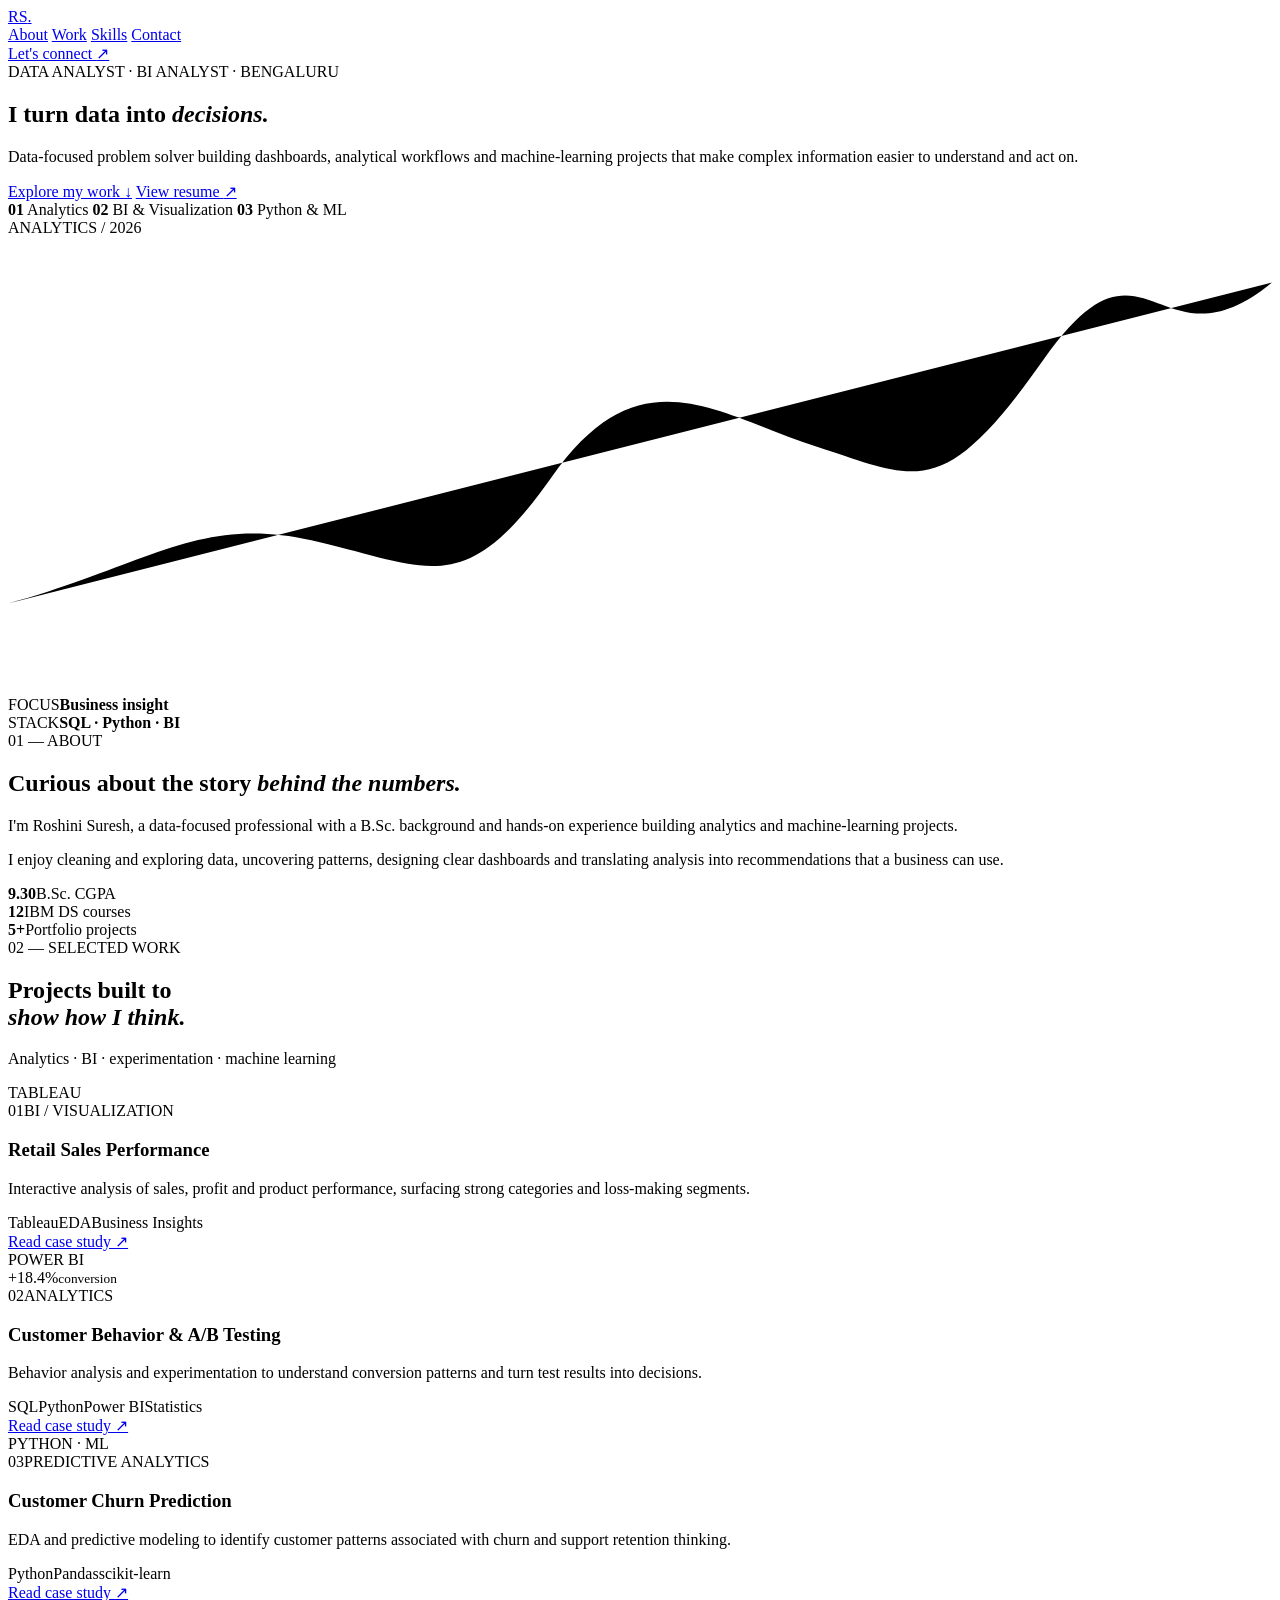
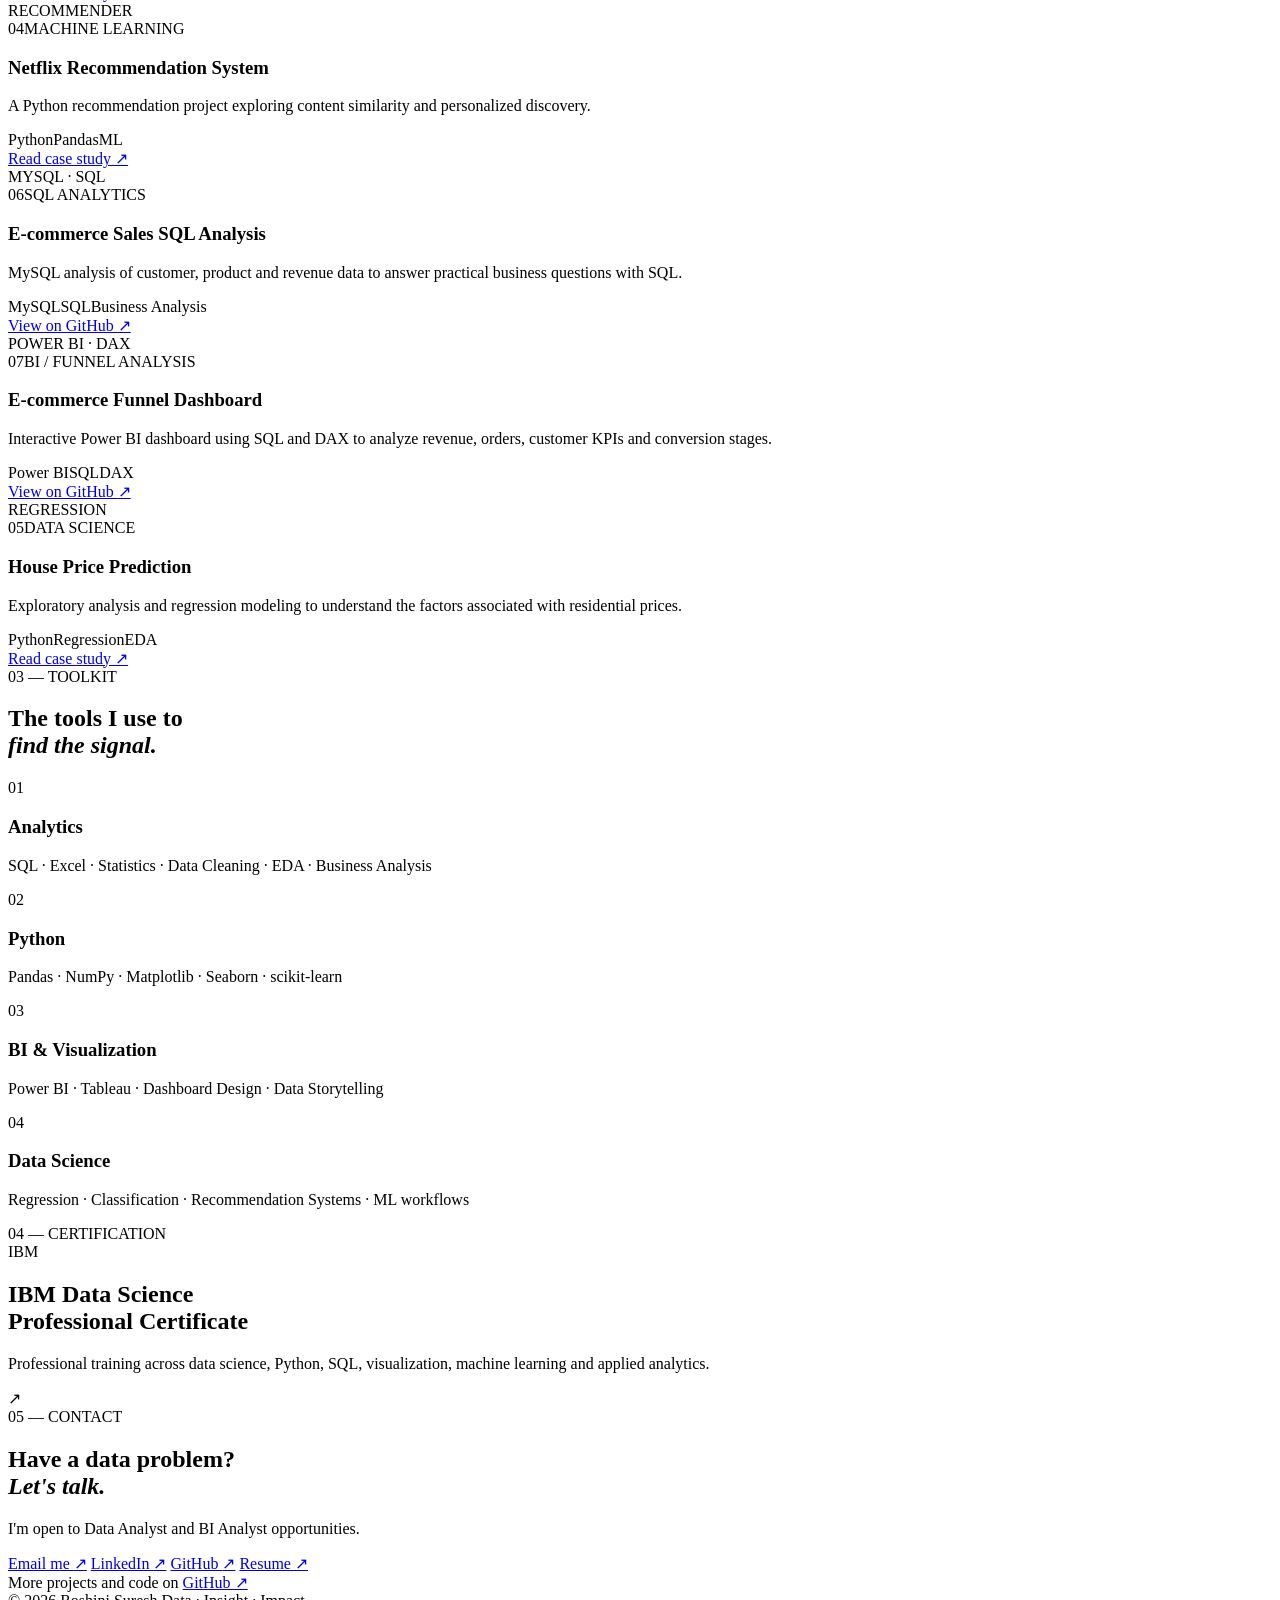
==== index.html @ 22e89f12 "Add files via upload" ====
<!DOCTYPE html>
<html lang="en">
<head>
  <meta charset="UTF-8">
  <meta name="viewport" content="width=device-width, initial-scale=1.0">
  <meta name="description" content="Roshini Suresh — Data Analyst & BI Analyst portfolio. SQL, Python, Power BI, Tableau and data storytelling.">
  <meta name="theme-color" content="#090a0a">
  <title>Roshini Suresh | Data Analyst & BI Analyst</title>
  <link rel="preconnect" href="https://fonts.googleapis.com">
  <link rel="preconnect" href="https://fonts.gstatic.com" crossorigin>
  <link href="https://fonts.googleapis.com/css2?family=DM+Mono:wght@400;500&family=Manrope:wght@400;500;600;700;800&display=swap" rel="stylesheet">
  <link rel="stylesheet" href="assets/css/style.css">
</head>
<body>
  <div class="cursor-glow" aria-hidden="true"></div>

  <header class="site-header">
    <a class="brand" href="#top" aria-label="Roshini Suresh home">RS<span>.</span></a>
    <nav class="nav" aria-label="Primary navigation">
      <a href="#about">About</a>
      <a href="#work">Work</a>
      <a href="#skills">Skills</a>
      <a href="#contact">Contact</a>
    </nav>
    <a class="pill small" href="#contact">Let's connect <span>↗</span></a>
  </header>

  <main id="top">
    <section class="hero">
      <div class="hero-copy">
        <div class="eyebrow">DATA ANALYST · BI ANALYST · BENGALURU</div>
        <h1>I turn data into <em>decisions.</em></h1>
        <p class="hero-lede">
          Data-focused problem solver building dashboards, analytical workflows
          and machine-learning projects that make complex information easier to understand and act on.
        </p>
        <div class="hero-actions">
          <a class="pill" href="#work">Explore my work <span>↓</span></a>
          <a class="text-button" href="resume.pdf" target="_blank" rel="noopener">View resume <span>↗</span></a>
        </div>
        <div class="hero-meta">
          <span><b>01</b> Analytics</span>
          <span><b>02</b> BI & Visualization</span>
          <span><b>03</b> Python & ML</span>
        </div>
      </div>

      <div class="hero-visual" aria-label="Illustrative analytics dashboard">
        <div class="visual-label">ANALYTICS / 2026</div>
        <div class="chart-grid"></div>
        <div class="chart">
          <div class="bar" style="height:35%"></div>
          <div class="bar" style="height:52%"></div>
          <div class="bar" style="height:43%"></div>
          <div class="bar" style="height:68%"></div>
          <div class="bar" style="height:59%"></div>
          <div class="bar accent" style="height:87%"></div>
          <div class="bar" style="height:73%"></div>
        </div>
        <svg class="trend" viewBox="0 0 500 180" preserveAspectRatio="none" aria-hidden="true">
          <path d="M0 145 C55 130, 75 110, 120 120 S180 145, 215 95 S280 70, 320 83 S370 105, 410 48 S455 55, 500 18"></path>
        </svg>
        <div class="visual-footer">
          <div><span>FOCUS</span><strong>Business insight</strong></div>
          <div><span>STACK</span><strong>SQL · Python · BI</strong></div>
        </div>
      </div>
    </section>

    <section id="about" class="section about">
      <div class="section-kicker">01 — ABOUT</div>
      <div class="about-grid">
        <h2>Curious about the story <em>behind the numbers.</em></h2>
        <div class="about-copy">
          <p>
            I'm Roshini Suresh, a data-focused professional with a B.Sc. background
            and hands-on experience building analytics and machine-learning projects.
          </p>
          <p>
            I enjoy cleaning and exploring data, uncovering patterns, designing clear
            dashboards and translating analysis into recommendations that a business can use.
          </p>
          <div class="fact-row">
            <div><strong>9.30</strong><span>B.Sc. CGPA</span></div>
            <div><strong>12</strong><span>IBM DS courses</span></div>
            <div><strong>5+</strong><span>Portfolio projects</span></div>
          </div>
        </div>
      </div>
    </section>

    <section id="work" class="section work">
      <div class="work-heading">
        <div>
          <div class="section-kicker">02 — SELECTED WORK</div>
          <h2>Projects built to<br><em>show how I think.</em></h2>
        </div>
        <p>Analytics · BI · experimentation · machine learning</p>
      </div>

      <div class="project-grid">
        <article class="project project-wide">
          <div class="project-art retail">
            <span class="art-label">TABLEAU</span>
            <div class="retail-bars">
              <i></i><i></i><i></i><i></i><i></i><i></i>
            </div>
            <div class="profit-line"></div>
          </div>
          <div class="project-body">
            <div class="project-top"><span>01</span><span>BI / VISUALIZATION</span></div>
            <h3>Retail Sales Performance</h3>
            <p>Interactive analysis of sales, profit and product performance, surfacing strong categories and loss-making segments.</p>
            <div class="tags"><span>Tableau</span><span>EDA</span><span>Business Insights</span></div>
            <a class="project-link" href="projects/retail-sales.html">Read case study <span>↗</span></a>
          </div>
        </article>

        <article class="project">
          <div class="project-art experiment"><span class="art-label">POWER BI</span><div class="donut"></div><div class="metric">+18.4%<small>conversion</small></div></div>
          <div class="project-body">
            <div class="project-top"><span>02</span><span>ANALYTICS</span></div>
            <h3>Customer Behavior & A/B Testing</h3>
            <p>Behavior analysis and experimentation to understand conversion patterns and turn test results into decisions.</p>
            <div class="tags"><span>SQL</span><span>Python</span><span>Power BI</span><span>Statistics</span></div>
            <a class="project-link" href="projects/customer-ab-testing.html">Read case study <span>↗</span></a>
          </div>
        </article>

        <article class="project">
          <div class="project-art churn"><span class="art-label">PYTHON · ML</span><div class="risk-bars"><i></i><i></i><i></i><i></i></div></div>
          <div class="project-body">
            <div class="project-top"><span>03</span><span>PREDICTIVE ANALYTICS</span></div>
            <h3>Customer Churn Prediction</h3>
            <p>EDA and predictive modeling to identify customer patterns associated with churn and support retention thinking.</p>
            <div class="tags"><span>Python</span><span>Pandas</span><span>scikit-learn</span></div>
            <a class="project-link" href="https://github.com/roshnisuresh62599-afk/Customer_Churn_Prediction_Analysis" target="_blank" rel="noopener">Read case study <span>↗</span></a>
          </div>
        </article>

        <article class="project">
          <div class="project-art netflix"><span class="art-label">RECOMMENDER</span><div class="cards"><i></i><i></i><i></i></div></div>
          <div class="project-body">
            <div class="project-top"><span>04</span><span>MACHINE LEARNING</span></div>
            <h3>Netflix Recommendation System</h3>
            <p>A Python recommendation project exploring content similarity and personalized discovery.</p>
            <div class="tags"><span>Python</span><span>Pandas</span><span>ML</span></div>
            <a class="project-link" href="https://github.com/roshnisuresh62599-afk" target="_blank" rel="noopener">Read case study <span>↗</span></a>
          </div>
        </article>

        <article class="project">
          <div class="project-art sql"><span class="art-label">MYSQL · SQL</span><div class="sql-grid"></div></div>
          <div class="project-body">
            <div class="project-top"><span>06</span><span>SQL ANALYTICS</span></div>
            <h3>E-commerce Sales SQL Analysis</h3>
            <p>MySQL analysis of customer, product and revenue data to answer practical business questions with SQL.</p>
            <div class="tags"><span>MySQL</span><span>SQL</span><span>Business Analysis</span></div>
            <a class="project-link" href="https://github.com/roshnisuresh62599-afk/ecommerce-sales-sql-analysis" target="_blank" rel="noopener">View on GitHub <span>↗</span></a>
          </div>
        </article>

        <article class="project">
          <div class="project-art funnel"><span class="art-label">POWER BI · DAX</span><div class="funnel-shape"></div></div>
          <div class="project-body">
            <div class="project-top"><span>07</span><span>BI / FUNNEL ANALYSIS</span></div>
            <h3>E-commerce Funnel Dashboard</h3>
            <p>Interactive Power BI dashboard using SQL and DAX to analyze revenue, orders, customer KPIs and conversion stages.</p>
            <div class="tags"><span>Power BI</span><span>SQL</span><span>DAX</span></div>
            <a class="project-link" href="https://github.com/roshnisuresh62599-afk/e-commerce-funnel-analysis-dasboard" target="_blank" rel="noopener">View on GitHub <span>↗</span></a>
          </div>
        </article>

        <article class="project">
          <div class="project-art housing"><span class="art-label">REGRESSION</span><div class="scatter"><b></b><b></b><b></b><b></b><b></b><b></b><b></b></div></div>
          <div class="project-body">
            <div class="project-top"><span>05</span><span>DATA SCIENCE</span></div>
            <h3>House Price Prediction</h3>
            <p>Exploratory analysis and regression modeling to understand the factors associated with residential prices.</p>
            <div class="tags"><span>Python</span><span>Regression</span><span>EDA</span></div>
            <a class="project-link" href="https://github.com/roshnisuresh62599-afk/bengaluru-house-price-prediction" target="_blank" rel="noopener">Read case study <span>↗</span></a>
          </div>
        </article>
      </div>
    </section>

    <section id="skills" class="section skills">
      <div class="section-kicker">03 — TOOLKIT</div>
      <h2>The tools I use to<br><em>find the signal.</em></h2>
      <div class="skill-grid">
        <div class="skill"><span>01</span><h3>Analytics</h3><p>SQL · Excel · Statistics · Data Cleaning · EDA · Business Analysis</p></div>
        <div class="skill"><span>02</span><h3>Python</h3><p>Pandas · NumPy · Matplotlib · Seaborn · scikit-learn</p></div>
        <div class="skill"><span>03</span><h3>BI & Visualization</h3><p>Power BI · Tableau · Dashboard Design · Data Storytelling</p></div>
        <div class="skill"><span>04</span><h3>Data Science</h3><p>Regression · Classification · Recommendation Systems · ML workflows</p></div>
      </div>
    </section>

    <section class="section certification">
      <div class="section-kicker">04 — CERTIFICATION</div>
      <div class="cert-card">
        <div><span class="cert-mark">IBM</span></div>
        <div><h2>IBM Data Science<br>Professional Certificate</h2><p>Professional training across data science, Python, SQL, visualization, machine learning and applied analytics.</p></div>
        <span class="cert-arrow">↗</span>
      </div>
    </section>

    <section id="contact" class="contact">
      <div class="section-kicker">05 — CONTACT</div>
      <h2>Have a data problem?<br><em>Let's talk.</em></h2>
      <p>I'm open to Data Analyst and BI Analyst opportunities.</p>
      <div class="contact-actions">
        <a class="pill" href="mailto:roshinisuresh2307@gmail.com">Email me <span>↗</span></a>
        <a class="outline-pill" href="http://www.linkedin.com/in/roshini-s-a6b808404" target="_blank" rel="noopener">LinkedIn <span>↗</span></a>
        <a class="outline-pill" href="https://github.com/roshnisuresh62599-afk" target="_blank" rel="noopener">GitHub <span>↗</span></a>
        <a class="outline-pill" href="resume.pdf" target="_blank" rel="noopener">Resume <span>↗</span></a>
      </div>
      <div class="contact-note">More projects and code on <a href="https://github.com/roshnisuresh62599-afk" target="_blank" rel="noopener">GitHub ↗</a></div>
    </section>
  </main>

  <footer>
    <span>© 2026 Roshini Suresh</span>
    <span>Data · Insight · Impact</span>
  </footer>
  <script src="assets/js/main.js"></script>
</body>
</html>
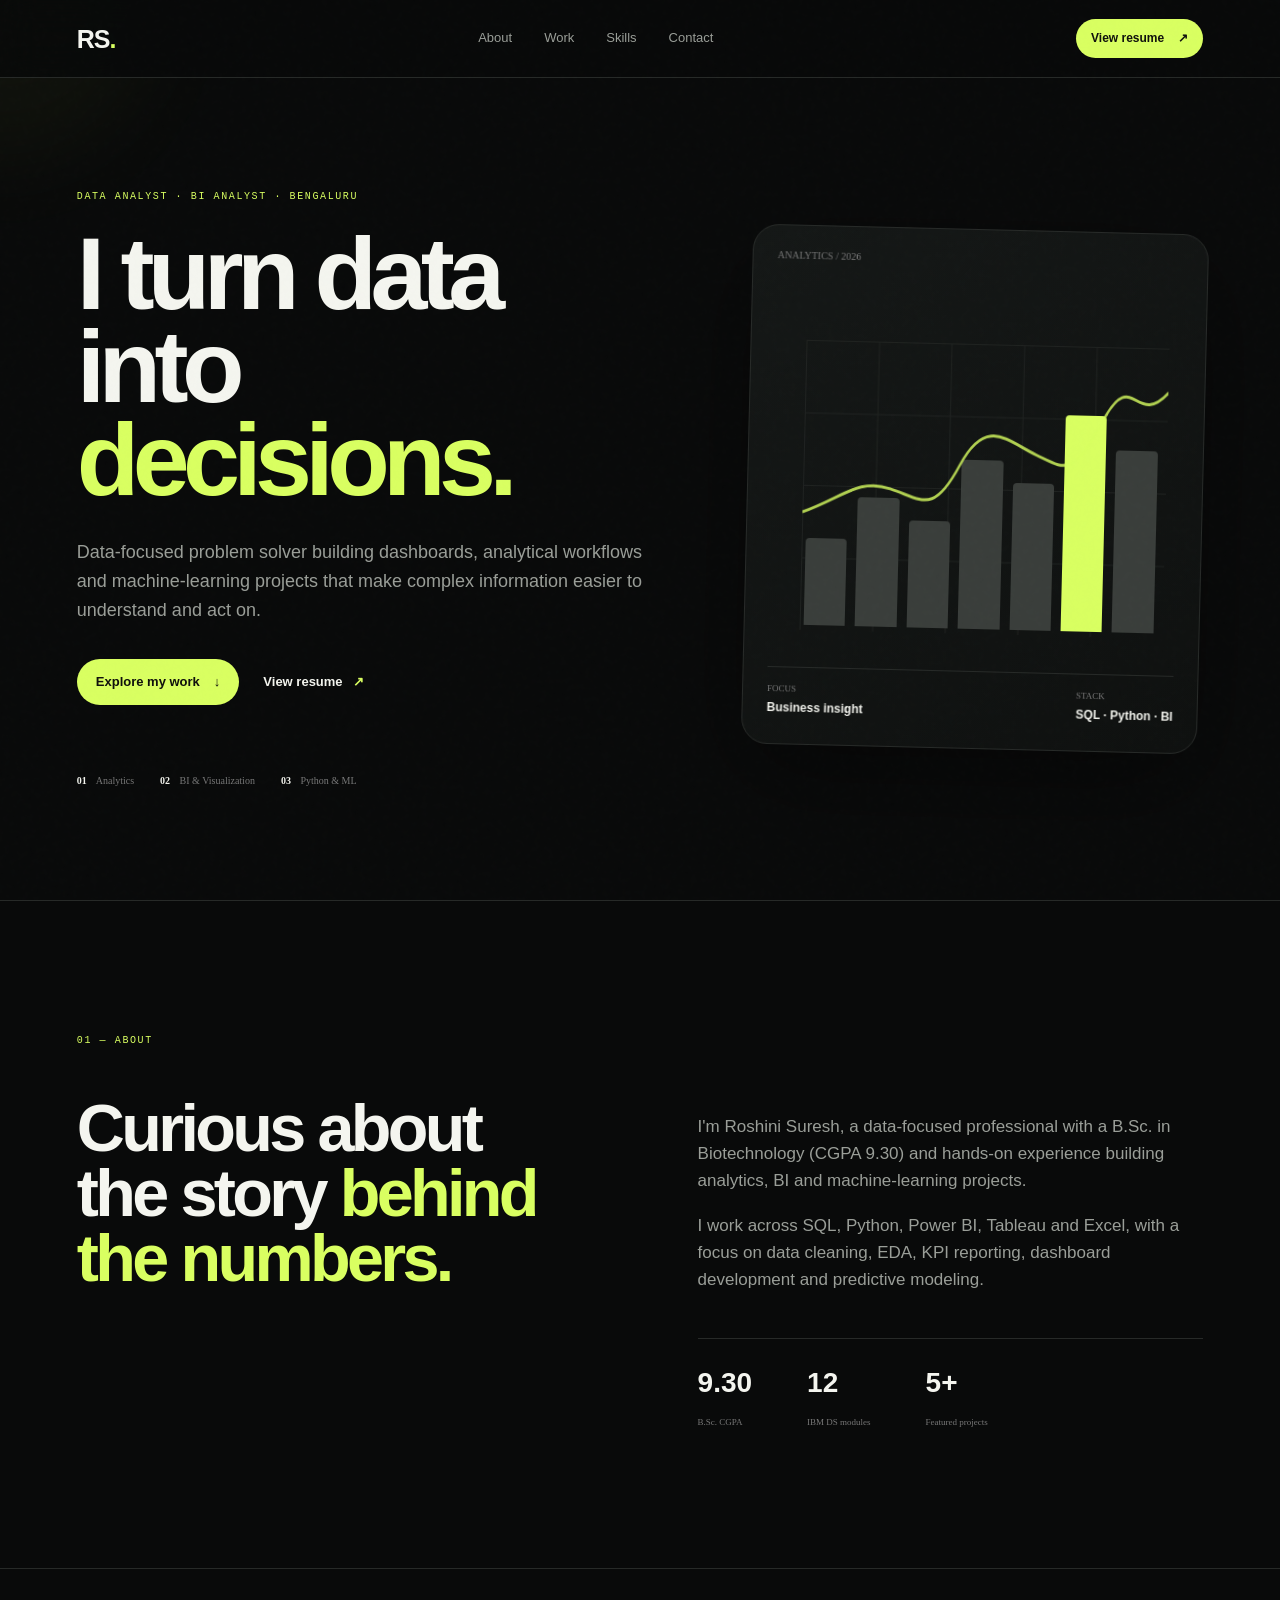
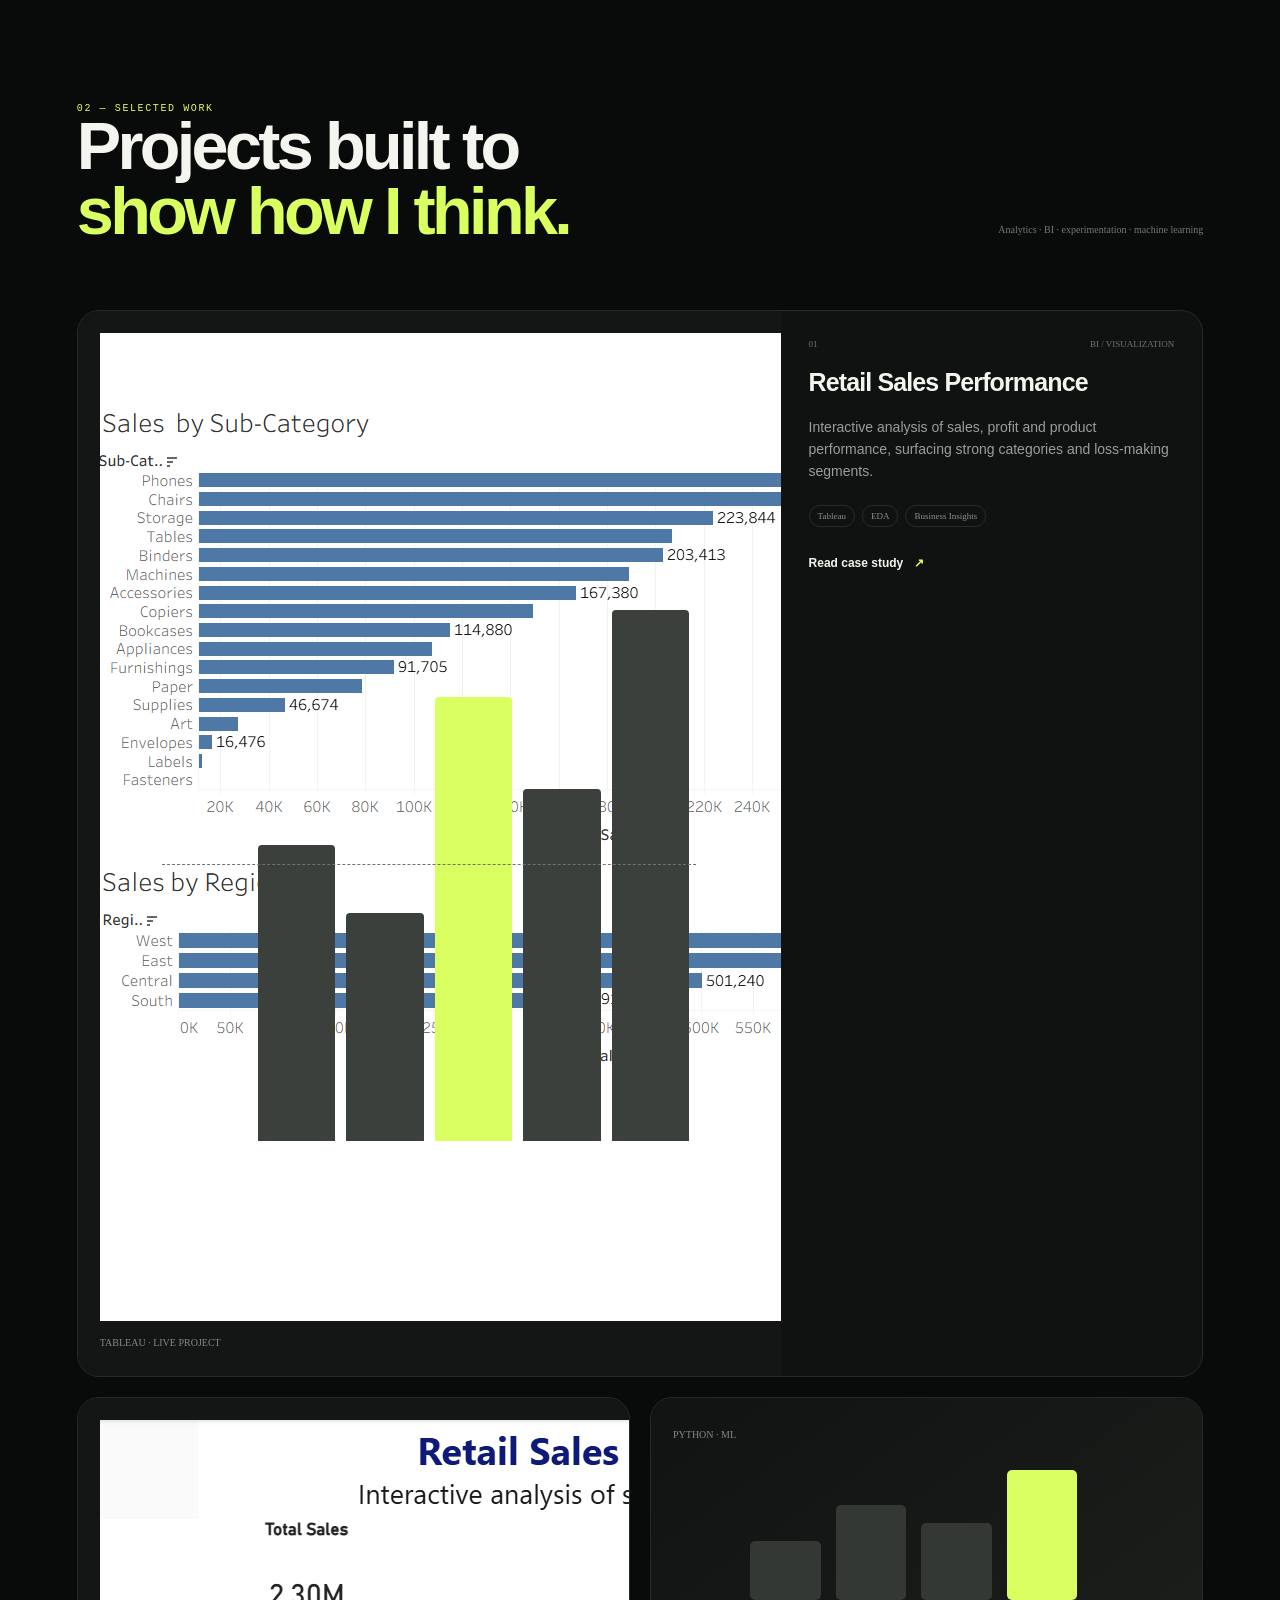
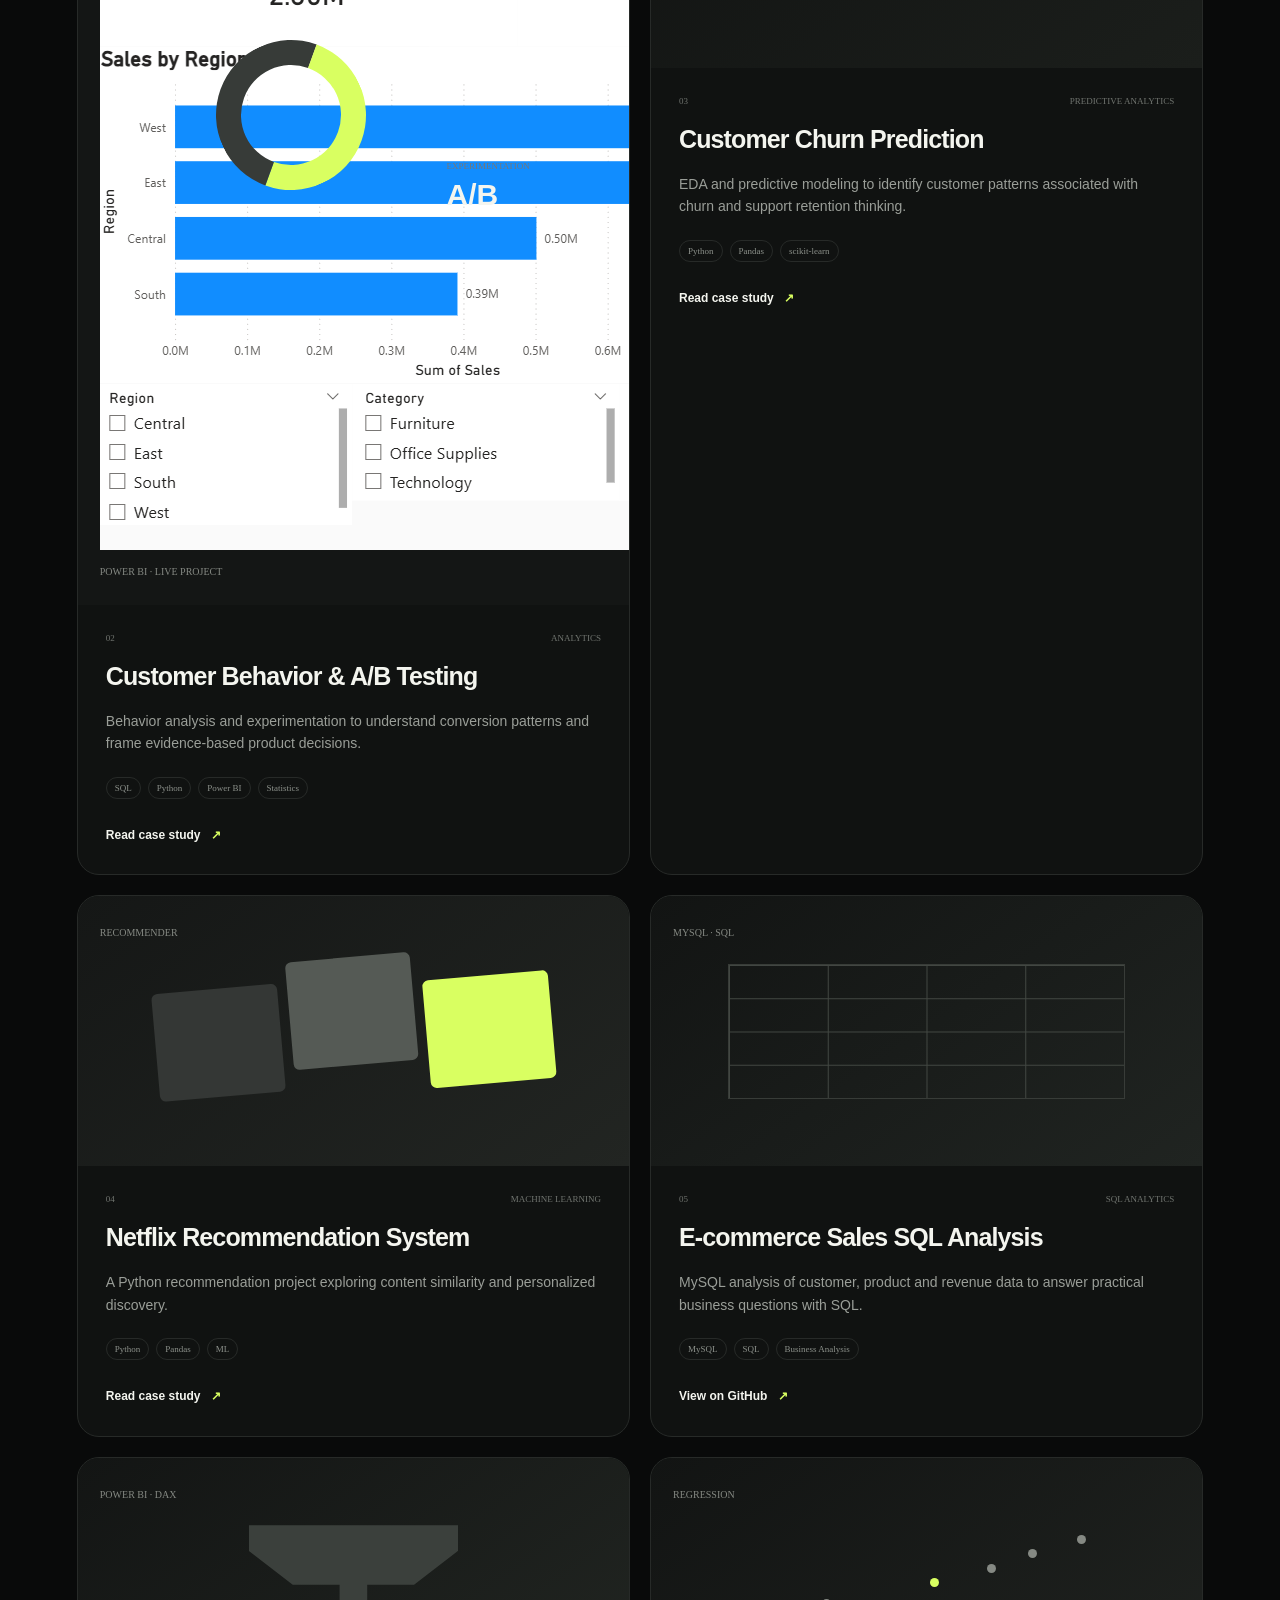
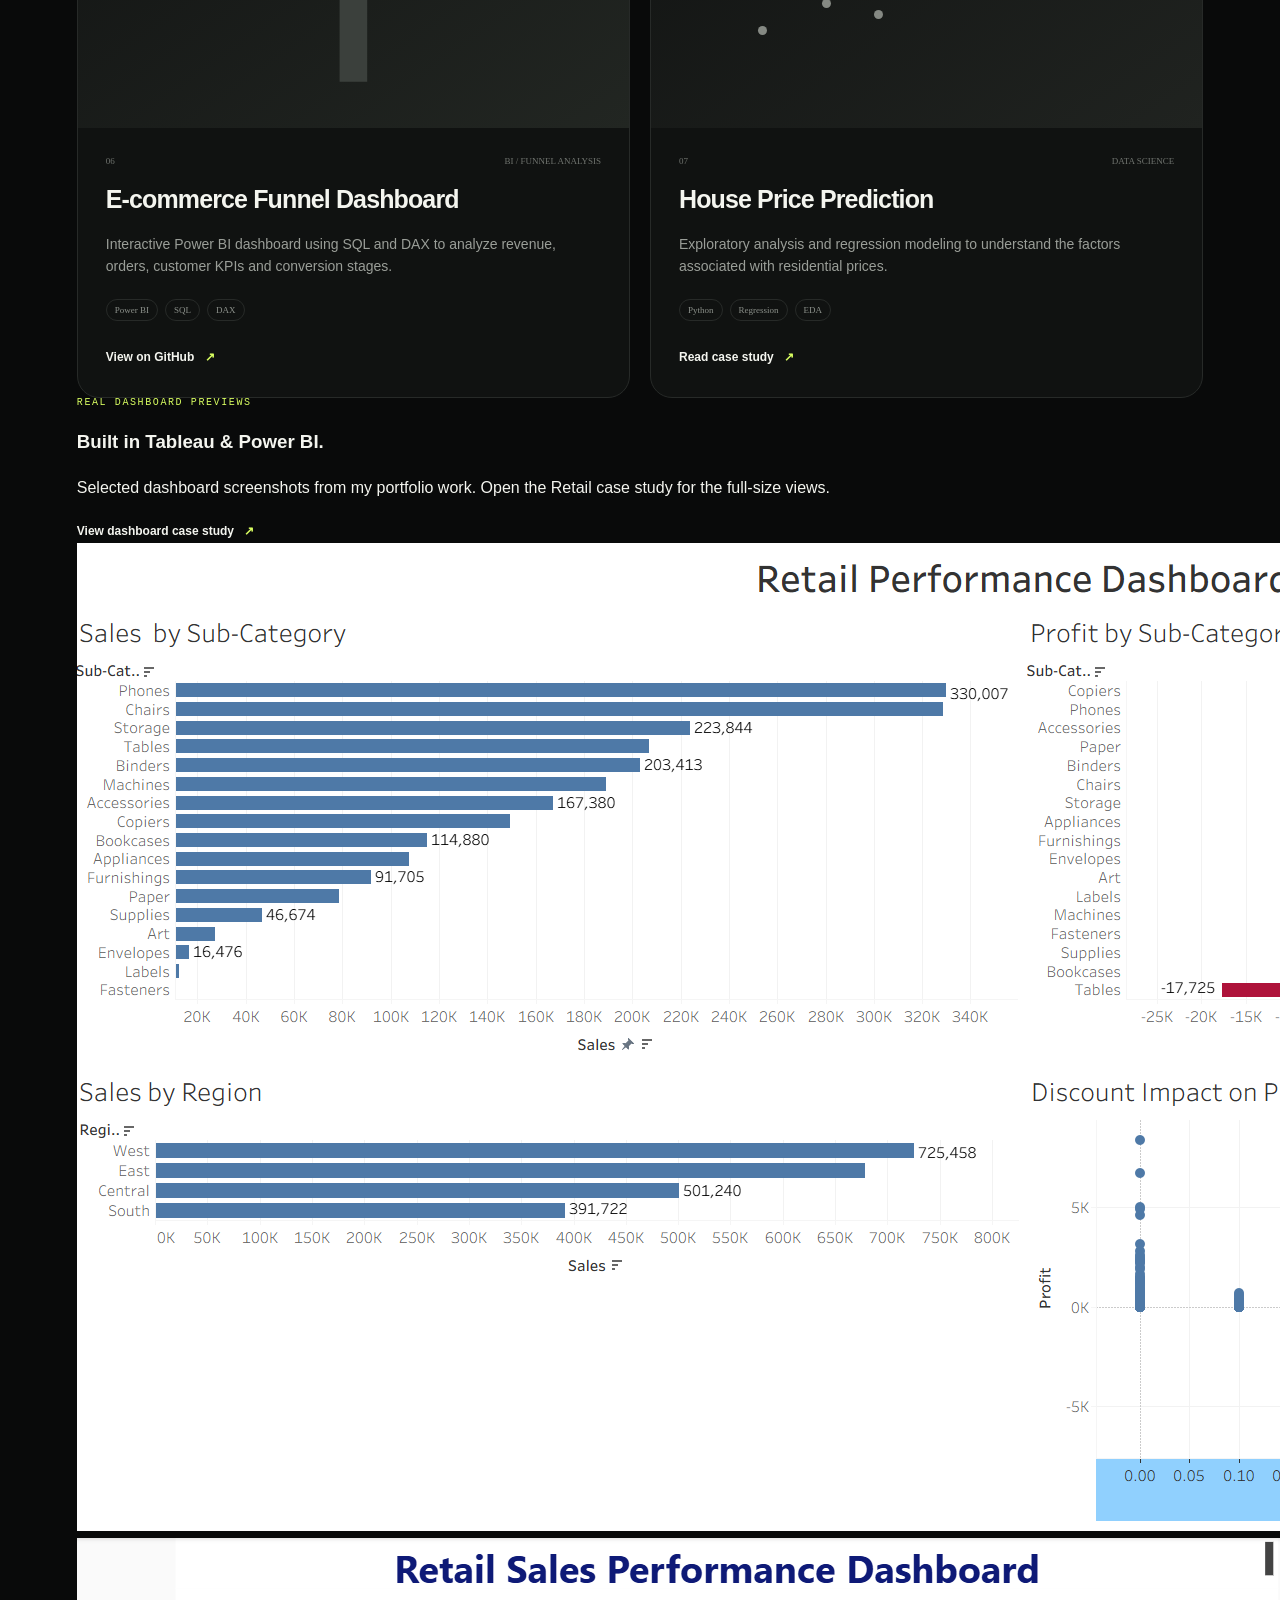
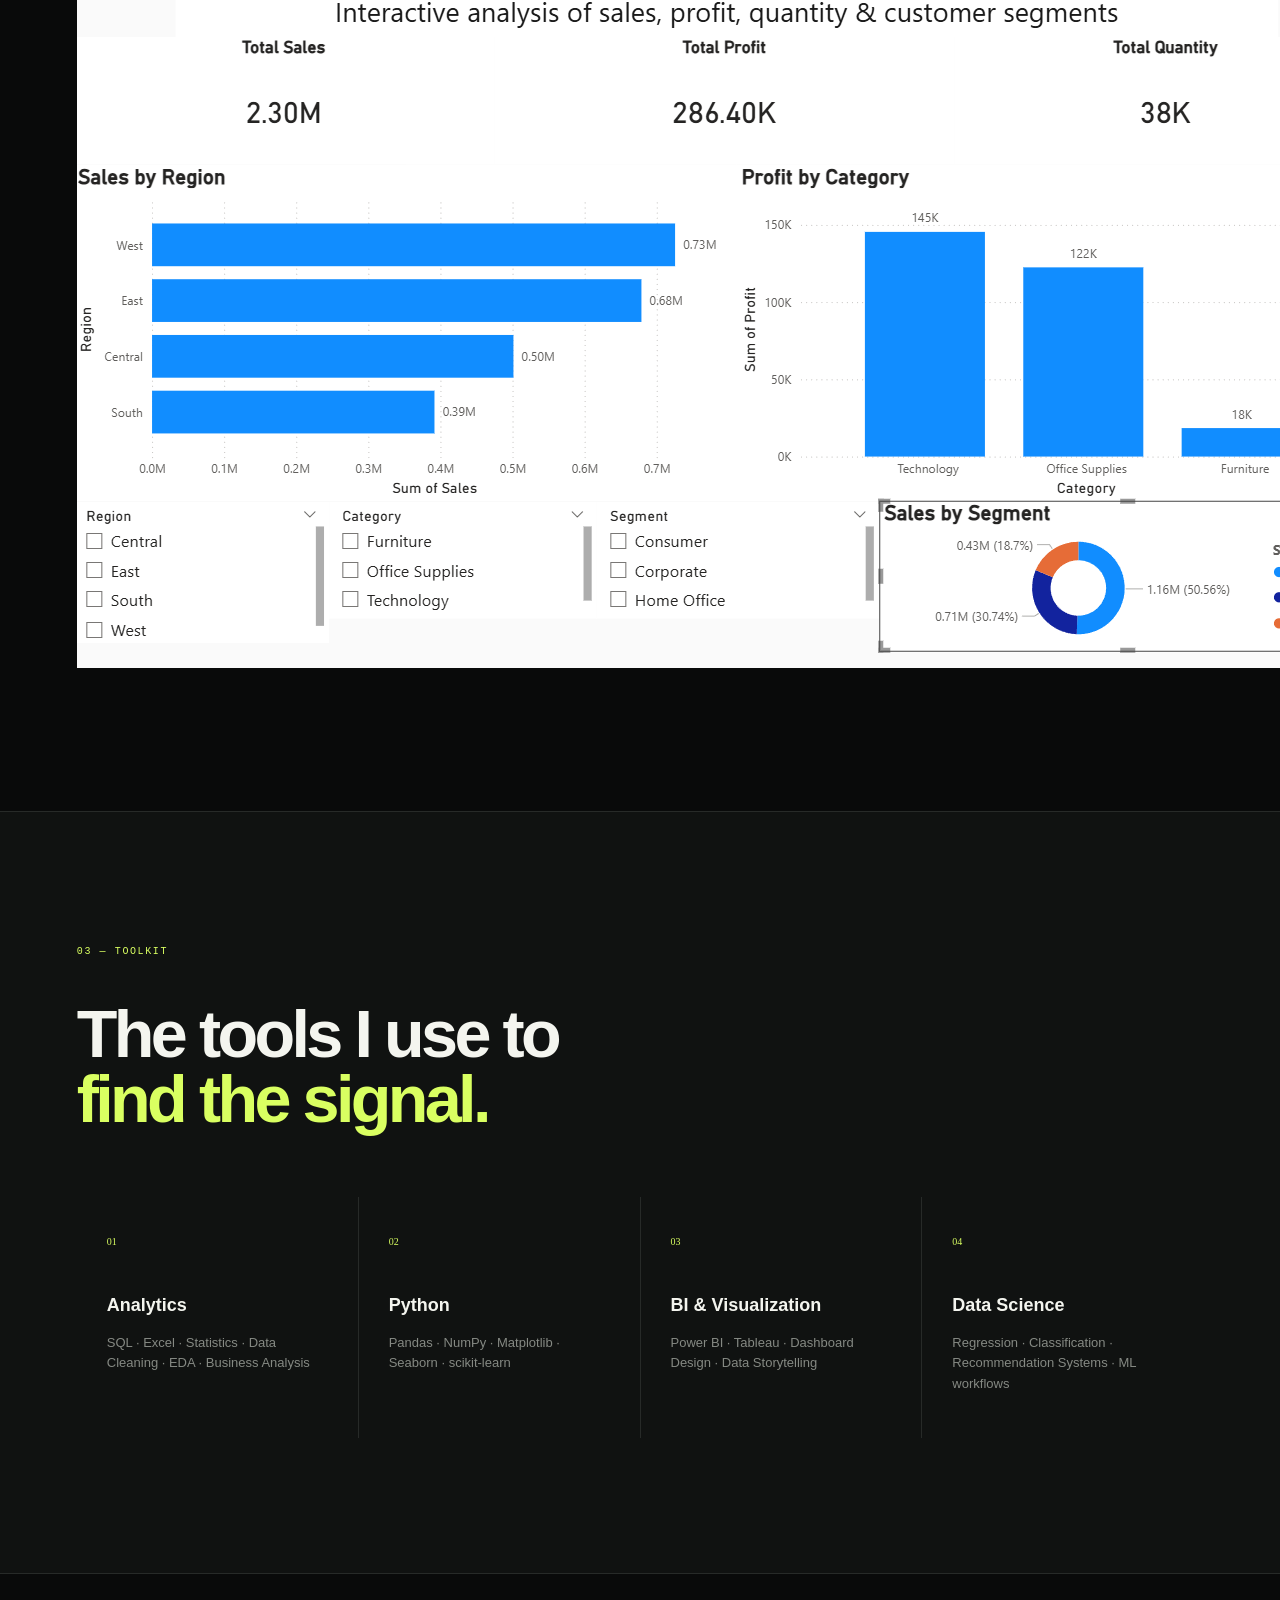
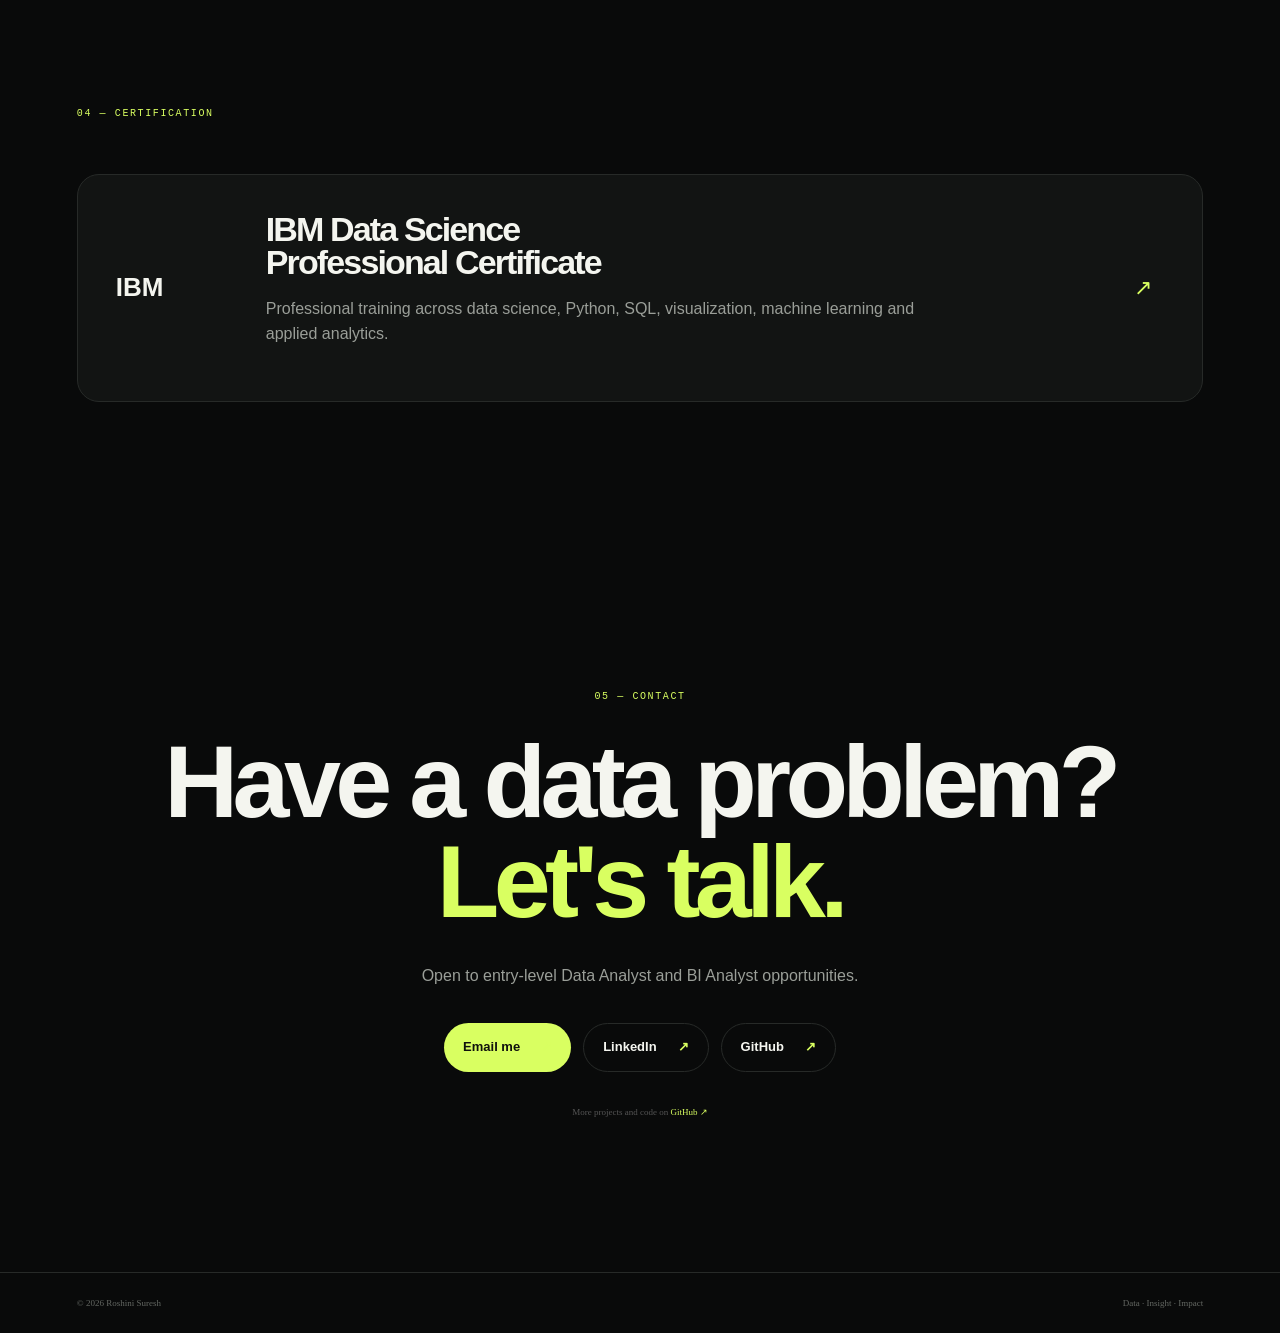
==== commit 0911da6f: "Add files via upload" ====
--- a/index.html
+++ b/index.html
@@ -5,6 +5,11 @@
   <meta name="viewport" content="width=device-width, initial-scale=1.0">
   <meta name="description" content="Roshini Suresh — Data Analyst & BI Analyst portfolio. SQL, Python, Power BI, Tableau and data storytelling.">
   <meta name="theme-color" content="#090a0a">
+  <meta property="og:title" content="Roshini Suresh | Data Analyst & BI Analyst">
+  <meta property="og:description" content="Roshini Suresh — Data Analyst & BI Analyst portfolio featuring SQL, Python, Power BI, Tableau and machine-learning projects.">
+  <meta property="og:type" content="website">
+  <meta property="og:url" content="https://roshnisuresh62599-afk.github.io/">
+  <link rel="icon" href="favicon.svg" type="image/svg+xml">
   <title>Roshini Suresh | Data Analyst & BI Analyst</title>
   <link rel="preconnect" href="https://fonts.googleapis.com">
   <link rel="preconnect" href="https://fonts.gstatic.com" crossorigin>
@@ -22,7 +27,7 @@
       <a href="#skills">Skills</a>
       <a href="#contact">Contact</a>
     </nav>
-    <a class="pill small" href="#contact">Let's connect <span>↗</span></a>
+    <a class="pill small" href="resume.pdf" target="_blank" rel="noopener">View resume <span>↗</span></a>
   </header>
 
   <main id="top">
@@ -73,17 +78,15 @@
         <h2>Curious about the story <em>behind the numbers.</em></h2>
         <div class="about-copy">
           <p>
-            I'm Roshini Suresh, a data-focused professional with a B.Sc. background
-            and hands-on experience building analytics and machine-learning projects.
+            I'm Roshini Suresh, a data-focused professional with a B.Sc. in Biotechnology (CGPA 9.30) and hands-on experience building analytics, BI and machine-learning projects.
           </p>
           <p>
-            I enjoy cleaning and exploring data, uncovering patterns, designing clear
-            dashboards and translating analysis into recommendations that a business can use.
+            I work across SQL, Python, Power BI, Tableau and Excel, with a focus on data cleaning, EDA, KPI reporting, dashboard development and predictive modeling.
           </p>
           <div class="fact-row">
             <div><strong>9.30</strong><span>B.Sc. CGPA</span></div>
-            <div><strong>12</strong><span>IBM DS courses</span></div>
-            <div><strong>5+</strong><span>Portfolio projects</span></div>
+            <div><strong>12</strong><span>IBM DS modules</span></div>
+            <div><strong>5+</strong><span>Featured projects</span></div>
           </div>
         </div>
       </div>
@@ -100,8 +103,7 @@
 
       <div class="project-grid">
         <article class="project project-wide">
-          <div class="project-art retail">
-            <span class="art-label">TABLEAU</span>
+          <div class="project-art real-dashboard"><img src="assets/images/tableau-dashboard.png" alt="Retail Sales Performance Tableau dashboard"><span class="art-label overlay-label">TABLEAU · LIVE PROJECT</span>
             <div class="retail-bars">
               <i></i><i></i><i></i><i></i><i></i><i></i>
             </div>
@@ -117,11 +119,11 @@
         </article>
 
         <article class="project">
-          <div class="project-art experiment"><span class="art-label">POWER BI</span><div class="donut"></div><div class="metric">+18.4%<small>conversion</small></div></div>
+          <div class="project-art real-dashboard"><img src="assets/images/powerbi-dashboard.png" alt="Power BI dashboard preview"><span class="art-label overlay-label">POWER BI · LIVE PROJECT</span><div class="donut"></div><div class="metric"><small>EXPERIMENTATION</small><strong>A/B</strong></div></div>
           <div class="project-body">
             <div class="project-top"><span>02</span><span>ANALYTICS</span></div>
             <h3>Customer Behavior & A/B Testing</h3>
-            <p>Behavior analysis and experimentation to understand conversion patterns and turn test results into decisions.</p>
+            <p>Behavior analysis and experimentation to understand conversion patterns and frame evidence-based product decisions.</p>
             <div class="tags"><span>SQL</span><span>Python</span><span>Power BI</span><span>Statistics</span></div>
             <a class="project-link" href="projects/customer-ab-testing.html">Read case study <span>↗</span></a>
           </div>
@@ -134,7 +136,7 @@
             <h3>Customer Churn Prediction</h3>
             <p>EDA and predictive modeling to identify customer patterns associated with churn and support retention thinking.</p>
             <div class="tags"><span>Python</span><span>Pandas</span><span>scikit-learn</span></div>
-            <a class="project-link" href="https://github.com/roshnisuresh62599-afk/Customer_Churn_Prediction_Analysis" target="_blank" rel="noopener">Read case study <span>↗</span></a>
+            <a class="project-link" href="projects/churn-prediction.html">Read case study <span>↗</span></a>
           </div>
         </article>
 
@@ -145,42 +147,55 @@
             <h3>Netflix Recommendation System</h3>
             <p>A Python recommendation project exploring content similarity and personalized discovery.</p>
             <div class="tags"><span>Python</span><span>Pandas</span><span>ML</span></div>
-            <a class="project-link" href="https://github.com/roshnisuresh62599-afk" target="_blank" rel="noopener">Read case study <span>↗</span></a>
+            <a class="project-link" href="projects/netflix-recommender.html">Read case study <span>↗</span></a>
           </div>
         </article>
 
         <article class="project">
           <div class="project-art sql"><span class="art-label">MYSQL · SQL</span><div class="sql-grid"></div></div>
           <div class="project-body">
-            <div class="project-top"><span>06</span><span>SQL ANALYTICS</span></div>
+            <div class="project-top"><span>05</span><span>SQL ANALYTICS</span></div>
             <h3>E-commerce Sales SQL Analysis</h3>
             <p>MySQL analysis of customer, product and revenue data to answer practical business questions with SQL.</p>
             <div class="tags"><span>MySQL</span><span>SQL</span><span>Business Analysis</span></div>
-            <a class="project-link" href="https://github.com/roshnisuresh62599-afk/ecommerce-sales-sql-analysis" target="_blank" rel="noopener">View on GitHub <span>↗</span></a>
+            <a class="project-link" href="https://github.com/roshnisuresh62599-afk" target="_blank" rel="noopener">View on GitHub <span>↗</span></a>
           </div>
         </article>
 
         <article class="project">
           <div class="project-art funnel"><span class="art-label">POWER BI · DAX</span><div class="funnel-shape"></div></div>
           <div class="project-body">
-            <div class="project-top"><span>07</span><span>BI / FUNNEL ANALYSIS</span></div>
+            <div class="project-top"><span>06</span><span>BI / FUNNEL ANALYSIS</span></div>
             <h3>E-commerce Funnel Dashboard</h3>
             <p>Interactive Power BI dashboard using SQL and DAX to analyze revenue, orders, customer KPIs and conversion stages.</p>
             <div class="tags"><span>Power BI</span><span>SQL</span><span>DAX</span></div>
-            <a class="project-link" href="https://github.com/roshnisuresh62599-afk/e-commerce-funnel-analysis-dasboard" target="_blank" rel="noopener">View on GitHub <span>↗</span></a>
+            <a class="project-link" href="https://github.com/roshnisuresh62599-afk" target="_blank" rel="noopener">View on GitHub <span>↗</span></a>
           </div>
         </article>
 
         <article class="project">
           <div class="project-art housing"><span class="art-label">REGRESSION</span><div class="scatter"><b></b><b></b><b></b><b></b><b></b><b></b><b></b></div></div>
           <div class="project-body">
-            <div class="project-top"><span>05</span><span>DATA SCIENCE</span></div>
+            <div class="project-top"><span>07</span><span>DATA SCIENCE</span></div>
             <h3>House Price Prediction</h3>
             <p>Exploratory analysis and regression modeling to understand the factors associated with residential prices.</p>
             <div class="tags"><span>Python</span><span>Regression</span><span>EDA</span></div>
-            <a class="project-link" href="https://github.com/roshnisuresh62599-afk/bengaluru-house-price-prediction" target="_blank" rel="noopener">Read case study <span>↗</span></a>
-          </div>
-        </article>
+            <a class="project-link" href="https://github.com/roshnisuresh62599-afk" target="_blank" rel="noopener">Read case study <span>↗</span></a>
+          </div>
+        </article>
+      </div>
+
+      <div class="dashboard-strip">
+        <div>
+          <div class="section-kicker">REAL DASHBOARD PREVIEWS</div>
+          <h3>Built in Tableau & Power BI.</h3>
+          <p>Selected dashboard screenshots from my portfolio work. Open the Retail case study for the full-size views.</p>
+          <a class="project-link" href="projects/retail-sales.html">View dashboard case study <span>↗</span></a>
+        </div>
+        <div class="dashboard-thumbs">
+          <img src="assets/images/tableau-dashboard.png" alt="Retail Sales Performance Tableau dashboard preview">
+          <img src="assets/images/powerbi-dashboard.png" alt="Retail Performance Power BI dashboard preview">
+        </div>
       </div>
     </section>
 
@@ -207,12 +222,11 @@
     <section id="contact" class="contact">
       <div class="section-kicker">05 — CONTACT</div>
       <h2>Have a data problem?<br><em>Let's talk.</em></h2>
-      <p>I'm open to Data Analyst and BI Analyst opportunities.</p>
+      <p>Open to entry-level Data Analyst and BI Analyst opportunities.</p>
       <div class="contact-actions">
         <a class="pill" href="mailto:roshinisuresh2307@gmail.com">Email me <span>↗</span></a>
         <a class="outline-pill" href="http://www.linkedin.com/in/roshini-s-a6b808404" target="_blank" rel="noopener">LinkedIn <span>↗</span></a>
         <a class="outline-pill" href="https://github.com/roshnisuresh62599-afk" target="_blank" rel="noopener">GitHub <span>↗</span></a>
-        <a class="outline-pill" href="resume.pdf" target="_blank" rel="noopener">Resume <span>↗</span></a>
       </div>
       <div class="contact-note">More projects and code on <a href="https://github.com/roshnisuresh62599-afk" target="_blank" rel="noopener">GitHub ↗</a></div>
     </section>
--- a/assets/css/style.css
+++ b/assets/css/style.css
@@ -0,0 +1,6 @@
+*{box-sizing:border-box}html{scroll-behavior:smooth}body{margin:0;background:#090a0a;color:#f4f5ef;font-family:Manrope,Arial,sans-serif;line-height:1.6}a{color:inherit;text-decoration:none}:root{--bg:#090a0a;--surface:#101211;--surface2:#151716;--line:#272a28;--muted:#9a9e98;--accent:#d9ff61;--white:#f4f5ef}
+body:before{content:"";position:fixed;inset:0;pointer-events:none;opacity:.025;background-image:url("data:image/svg+xml,%3Csvg viewBox='0 0 160 160' xmlns='http://www.w3.org/2000/svg'%3E%3Cfilter id='n'%3E%3CfeTurbulence type='fractalNoise' baseFrequency='.9' numOctaves='4' stitchTiles='stitch'/%3E%3C/filter%3E%3Crect width='100%25' height='100%25' filter='url(%23n)' opacity='.5'/%3E%3C/svg%3E");z-index:99}.site-header{height:78px;padding:0 6vw;display:flex;align-items:center;justify-content:space-between;border-bottom:1px solid var(--line);position:sticky;top:0;background:rgba(9,10,10,.88);backdrop-filter:blur(18px);z-index:20}.brand{font-size:25px;font-weight:800;letter-spacing:-1px}.brand span,em{color:var(--accent);font-style:normal}.nav{display:flex;gap:32px}.nav a{font-size:13px;color:var(--muted)}.nav a:hover{color:var(--white)}.pill,.outline-pill{display:inline-flex;gap:14px;align-items:center;padding:13px 19px;border-radius:999px;font-size:13px;font-weight:800}.pill{background:var(--accent);color:#10110d}.pill.small{padding:10px 15px;font-size:12px}.outline-pill{border:1px solid var(--line)}.text-button{font-size:13px;font-weight:800;padding:13px 4px}.text-button span,.project-link span,.contact-actions span{margin-left:7px;color:var(--accent)}.hero{min-height:calc(100vh - 78px);padding:8vw 6vw;display:grid;grid-template-columns:1.12fr .88fr;gap:7vw;align-items:center}.eyebrow,.section-kicker{font:500 10px/1 DM Mono,monospace;letter-spacing:.16em;color:var(--accent)}h1{font-size:clamp(58px,8vw,112px);line-height:.91;letter-spacing:-.065em;margin:25px 0 32px}h2{font-size:clamp(42px,5.2vw,72px);line-height:.98;letter-spacing:-.055em;margin:0}.hero-lede{max-width:600px;color:var(--muted);font-size:18px}.hero-actions{display:flex;gap:20px;align-items:center;margin-top:34px}.hero-meta{display:flex;gap:26px;margin-top:70px;color:#777;font:10px DM Mono}.hero-meta b{color:var(--white);margin-right:7px}.hero-visual{height:520px;background:linear-gradient(145deg,#151817,#0f1110);border:1px solid var(--line);border-radius:26px;padding:24px;position:relative;overflow:hidden;transform:rotate(1.4deg);box-shadow:0 30px 100px rgba(0,0,0,.45)}.visual-label{font:10px DM Mono;color:#777;position:relative;z-index:2}.chart-grid{position:absolute;left:12%;right:8%;top:22%;bottom:22%;background:linear-gradient(#252826 1px,transparent 1px),linear-gradient(90deg,#252826 1px,transparent 1px);background-size:100% 25%,20% 100%;opacity:.7}.chart{position:absolute;left:13%;right:10%;bottom:23%;height:48%;display:flex;gap:10px;align-items:end}.bar{flex:1;background:#3a3e3b;border-radius:4px 4px 0 0}.bar.accent{background:var(--accent)}.trend{position:absolute;left:12%;right:8%;top:27%;width:80%;height:35%}.trend path{fill:none;stroke:var(--accent);stroke-width:3;opacity:.8}.visual-footer{position:absolute;bottom:24px;left:24px;right:24px;border-top:1px solid var(--line);padding-top:16px;display:flex;justify-content:space-between}.visual-footer span{display:block;color:#777;font:9px DM Mono}.visual-footer strong{font-size:12px}.section{padding:135px 6vw;border-top:1px solid var(--line)}.about-grid{display:grid;grid-template-columns:1fr 1fr;gap:9vw;margin-top:50px}.about-copy{max-width:570px;color:var(--muted);font-size:17px}.fact-row{display:flex;gap:55px;border-top:1px solid var(--line);margin-top:45px;padding-top:22px}.fact-row strong{display:block;color:var(--white);font-size:28px}.fact-row span{font:9px DM Mono;color:#777}.work-heading{display:flex;justify-content:space-between;align-items:end;margin-bottom:65px}.work-heading>p{color:#777;font:10px DM Mono;max-width:230px;text-align:right}.project-grid{display:grid;grid-template-columns:1fr 1fr;gap:20px}.project{background:var(--surface);border:1px solid var(--line);border-radius:22px;overflow:hidden;transition:transform .25s,border-color .25s}.project:hover{transform:translateY(-5px);border-color:#454945}.project-wide{grid-column:span 2;display:grid;grid-template-columns:1.25fr .75fr}.project-art{min-height:270px;position:relative;overflow:hidden;padding:22px;background:#141615}.art-label{position:relative;z-index:2;font:10px DM Mono;color:#858983}.retail{background:linear-gradient(145deg,#131514,#202320)}.retail-bars{position:absolute;left:13%;right:13%;bottom:22%;height:58%;display:flex;gap:11px;align-items:end}.retail-bars i{flex:1;background:#3c403d;border-radius:4px 4px 0 0}.retail-bars i:nth-child(2){height:48%}.retail-bars i:nth-child(3){height:37%}.retail-bars i:nth-child(4){height:72%;background:var(--accent)}.retail-bars i:nth-child(5){height:57%}.retail-bars i:nth-child(6){height:86%}.profit-line{position:absolute;left:12%;right:12%;top:52%;border-top:1px dashed #70746f}.experiment{background:linear-gradient(145deg,#131514,#1c1f1c)}.donut{position:absolute;width:150px;height:150px;border:25px solid #373b38;border-right-color:var(--accent);border-bottom-color:var(--accent);border-radius:50%;left:25%;top:30%;transform:rotate(-25deg)}.metric{position:absolute;right:18%;top:45%;font-size:30px;font-weight:800}.metric small{display:block;color:#777;font:9px DM Mono}.churn{background:linear-gradient(145deg,#111312,#1b1e1b)}.risk-bars{position:absolute;left:18%;right:18%;bottom:25%;height:55%;display:flex;gap:15px;align-items:end}.risk-bars i{width:20%;background:#343835;height:40%;border-radius:5px}.risk-bars i:nth-child(2){height:64%}.risk-bars i:nth-child(3){height:52%}.risk-bars i:nth-child(4){height:88%;background:var(--accent)}.netflix{background:linear-gradient(145deg,#151716,#222522)}.cards{position:absolute;inset:30% 14%;display:flex;gap:10px;transform:rotate(-5deg)}.cards i{flex:1;background:#343735;border-radius:6px}.cards i:nth-child(2){transform:translateY(-20px);background:#555a55}.cards i:nth-child(3){transform:translateY(10px);background:var(--accent)}.housing{background:linear-gradient(145deg,#121413,#202320)}.scatter{position:absolute;inset:25% 16%}.scatter b{position:absolute;width:9px;height:9px;background:#858983;border-radius:50%}.scatter b:nth-child(1){left:5%;top:75%}.scatter b:nth-child(2){left:22%;top:55%}.scatter b:nth-child(3){left:36%;top:63%}.scatter b:nth-child(4){left:51%;top:39%;background:var(--accent)}.scatter b:nth-child(5){left:66%;top:29%}.scatter b:nth-child(6){left:77%;top:18%}.scatter b:nth-child(7){left:90%;top:7%}.project-body{padding:28px}.project-top{display:flex;justify-content:space-between;color:#70746f;font:9px DM Mono}.project h3{font-size:25px;letter-spacing:-.035em;margin:13px 0 8px}.project-body>p{color:var(--muted);font-size:14px;max-width:570px}.tags{display:flex;gap:7px;flex-wrap:wrap;margin:22px 0}.tags span{border:1px solid var(--line);padding:5px 8px;border-radius:999px;color:#8c918b;font:9px DM Mono}.project-link{font-size:12px;font-weight:800}.skills{background:var(--surface)}.skills h2{margin-top:45px}.skill-grid{display:grid;grid-template-columns:repeat(4,1fr);gap:1px;background:var(--line);margin-top:65px}.skill{background:var(--surface);padding:30px;min-height:205px}.skill>span{font:10px DM Mono;color:var(--accent)}.skill h3{margin:38px 0 8px;font-size:18px}.skill p{color:#858983;font-size:13px}.cert-card{margin-top:55px;background:#121413;border:1px solid var(--line);border-radius:22px;padding:38px;display:grid;grid-template-columns:120px 1fr 30px;gap:30px;align-items:center}.cert-mark{font-size:26px;font-weight:800}.cert-card h2{font-size:34px}.cert-card p{color:var(--muted);max-width:650px}.cert-arrow{font-size:22px;color:var(--accent)}.contact{text-align:center;padding:155px 6vw}.contact h2{font-size:clamp(55px,8vw,108px);margin:30px 0}.contact>p:not(.section-kicker){color:var(--muted)}.contact-actions{display:flex;justify-content:center;gap:12px;flex-wrap:wrap;margin-top:35px}.contact-note{margin-top:35px;color:#555;font:9px DM Mono}footer{border-top:1px solid var(--line);padding:25px 6vw;display:flex;justify-content:space-between;color:#646863;font:9px DM Mono}.cursor-glow{position:fixed;width:320px;height:320px;border-radius:50%;background:rgba(217,255,97,.035);filter:blur(45px);pointer-events:none;transform:translate(-50%,-50%);z-index:0}
+@media(max-width:850px){.nav{display:none}.site-header{height:70px}.hero,.about-grid,.project-wide{grid-template-columns:1fr}.hero{padding-top:75px}.hero-visual{height:430px;margin-top:20px}.project-grid{grid-template-columns:1fr}.project-wide{grid-column:auto}.skill-grid{grid-template-columns:1fr 1fr}.work-heading{display:block}.work-heading>p{text-align:left;margin-top:20px}.cert-card{grid-template-columns:70px 1fr}.cert-arrow{display:none}}
+@media(max-width:520px){.hero-meta{gap:12px;flex-wrap:wrap;margin-top:45px}.section{padding:100px 6vw}.skill-grid{grid-template-columns:1fr}.fact-row{gap:24px}.fact-row strong{font-size:23px}.cert-card{grid-template-columns:1fr}.hero-actions{align-items:flex-start;flex-direction:column}.hero-visual{height:360px}.contact{padding:110px 6vw}footer{display:block}footer span{display:block;margin:5px 0}}
+
+.sql{background:linear-gradient(145deg,#121413,#202421)}.sql-grid{position:absolute;inset:25% 14%;background:linear-gradient(#424742 1px,transparent 1px),linear-gradient(90deg,#424742 1px,transparent 1px);background-size:100% 25%,25% 100%;border:1px solid #383c38}.funnel{background:linear-gradient(145deg,#131514,#222622)}.funnel-shape{position:absolute;left:25%;right:25%;top:25%;height:58%;background:linear-gradient(90deg,transparent 0 12%,#3b403c 12% 88%,transparent 88%);clip-path:polygon(0 0,100% 0,72% 38%,55% 38%,55% 100%,45% 100%,45% 38%,28% 38%)}.contact-note a{color:var(--accent)}
